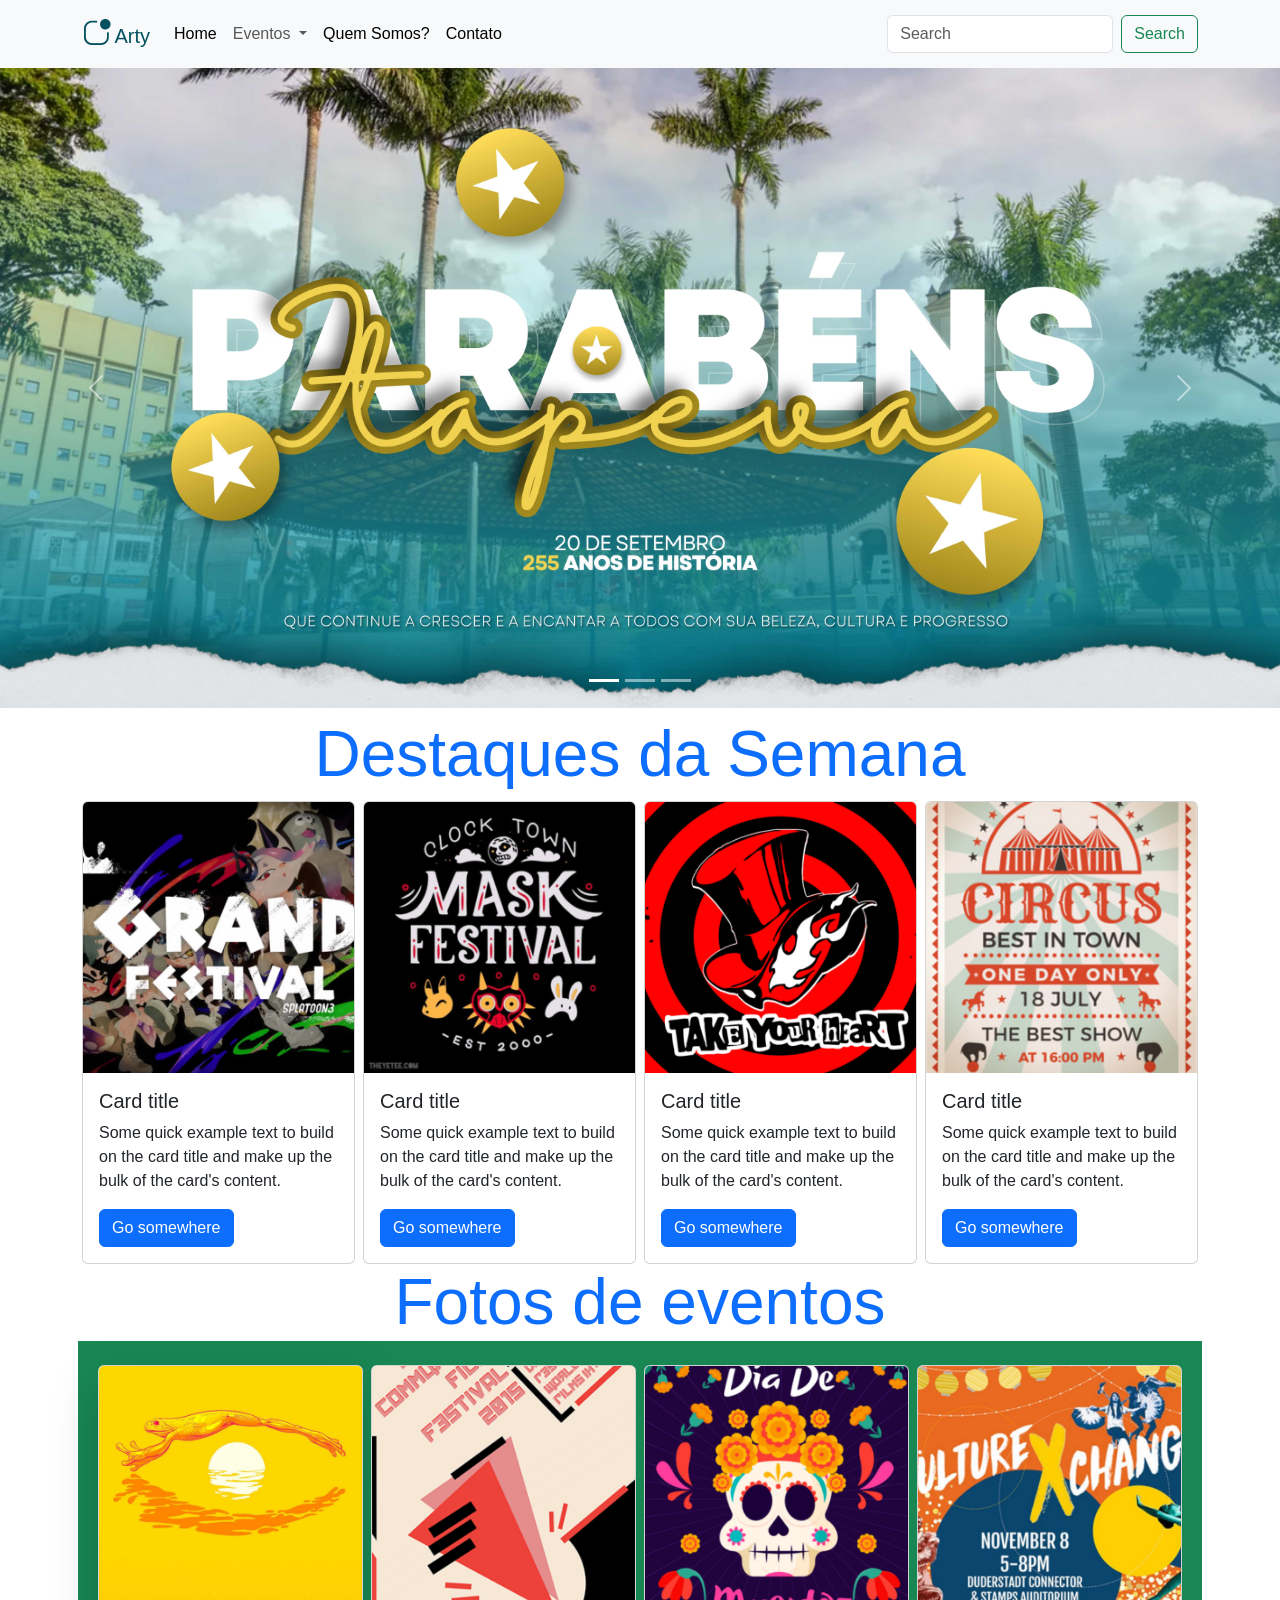
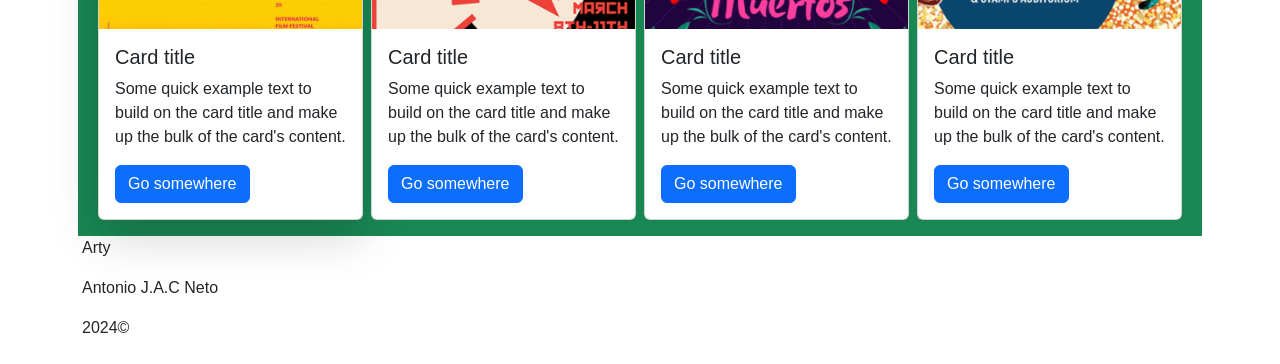
==== site/index.html @ a3e14273 "Primeiro commit" ====
<!DOCTYPE html>
<html lang="pt-br">
<head>
    <meta charset="UTF-8">
    <meta name="viewport" content="width=device-width, initial-scale=1.0">
    <link rel="shortcut icon" href="assets/favicon/favicon.ico" type="image/x-icon">
    <link href="https://cdn.jsdelivr.net/npm/bootstrap@5.3.3/dist/css/bootstrap.min.css" rel="stylesheet" integrity="sha384-QWTKZyjpPEjISv5WaRU9OFeRpok6YctnYmDr5pNlyT2bRjXh0JMhjY6hW+ALEwIH" crossorigin="anonymous">
    
    <!-- CSS Local -->
    <link rel="stylesheet" href="assets/css/style.css">
    <title>Arty</title>

    <!-- Bootstrap Icons -->
    <link rel="stylesheet" href="https://cdn.jsdelivr.net/npm/bootstrap-icons@1.11.3/font/bootstrap-icons.min.css">
    
</head>
<body>
    <header>
      <!-- Menu -->
      <nav class="navbar navbar-expand-lg bg-body-tertiary">
        <div class="container">
          <a class="navbar-brand text-info-emphasis" href="#">
            <i class="bi bi-app-indicator fs-3"></i>
            Arty</a>
          <button class="navbar-toggler" type="button" data-bs-toggle="collapse" data-bs-target="#navbarSupportedContent" aria-controls="navbarSupportedContent" aria-expanded="false" aria-label="Toggle navigation">
            <span class="navbar-toggler-icon"></span>
          </button>
          <div class="collapse navbar-collapse" id="navbarSupportedContent">
            <ul class="navbar-nav me-auto mb-2 mb-lg-0">
              <li class="nav-item">
                <a class="nav-link active" aria-current="page" href="#">Home</a>
              </li>
              <li class="nav-item dropdown">
                <a class="nav-link dropdown-toggle" href="#" role="button" data-bs-toggle="dropdown" aria-expanded="false">
                  Eventos
                </a>
                <ul class="dropdown-menu">
                  <li><a class="dropdown-item" href="#">Pesquisar</a></li>
                  <li><a class="dropdown-item" href="#">Criar</a></li>
                  <li><a class="dropdown-item" href="#">Editar</a></li>
                </ul>
              </li>
              <li class="nav-item">
                <a class="nav-link active" aria-current="page" href="#">Quem Somos?</a>
              </li>
              <li class="nav-item">
                <a class="nav-link active" aria-current="page" href="#">Contato</a>
              </li>
            </ul>
            <form class="d-flex" role="search">
              <input class="form-control me-2" type="search" placeholder="Search" aria-label="Search">
              <button class="btn btn-outline-success" type="submit">Search</button>
            </form>
          </div>
        </div>
      </nav>
       <!-- Fim do menu -->
    </header>
    <main>
      <!-- Carrossel -->
      <div id="carouselExampleIndicators" class="carousel slide">
        <div class="carousel-indicators">
          <button type="button" data-bs-target="#carouselExampleIndicators" data-bs-slide-to="0" class="active" aria-current="true" aria-label="Slide 1"></button>
          <button type="button" data-bs-target="#carouselExampleIndicators" data-bs-slide-to="1" aria-label="Slide 2"></button>
          <button type="button" data-bs-target="#carouselExampleIndicators" data-bs-slide-to="2" aria-label="Slide 3"></button>
        </div>
        <div class="carousel-inner">
          <div class="carousel-item active">
            <img src="assets/img/carossel/1.jpg" class="d-block w-100" alt='A imagem mostra um cartão de aniversário com o texto "Parabéns Itapeva" em branco e dourado com estrelas douradas, o texto "20 de setembro 255 anos de história" em preto e branco, e o texto "Que continue a crescer e a encantar a todos com sua beleza, cultura e progresso" em preto e branco. O cartão está sobre um fundo de uma cidade com um céu azul e nuvens brancas e palmeiras, o que sugere uma cidade tropical.'>
          </div>
          <div class="carousel-item">
            <img src="assets/img/carossel/2.jpg" class="d-block w-100" alt="...">
          </div>
          <div class="carousel-item">
            <img src="assets/img/carossel/3.jpg" class="d-block w-100" alt="...">
          </div>
        </div>
        <button class="carousel-control-prev" type="button" data-bs-target="#carouselExampleIndicators" data-bs-slide="prev">
          <span class="carousel-control-prev-icon" aria-hidden="true"></span>
          <span class="visually-hidden">Previous</span>
        </button>
        <button class="carousel-control-next" type="button" data-bs-target="#carouselExampleIndicators" data-bs-slide="next">
          <span class="carousel-control-next-icon" aria-hidden="true"></span>
          <span class="visually-hidden">Next</span>
        </button>
      </div>
       <!-- Fim do Carrossel -->
        <div class="container my-2">
          <h1 class="display-3 text-center text-primary">Destaques da Semana</h1>
          <!-- Destaques da semana -->
          <div class="row g-2">
            <div class="col-12 col-md-6 col-xl-3">
              <div class="card">
                <img src="../site/assets/img/cards-destaque/1.png" class="card-img-top" alt="...">
                <div class="card-body">
                  <h5 class="card-title">Card title</h5>
                  <p class="card-text">Some quick example text to build on the card title and make up the bulk of the card's content.</p>
                  <a href="#" class="btn btn-primary">Go somewhere</a>
                </div>
              </div>
            </div>
            <div class="col-12 col-md-6 col-xl-3">
              <div class="card">
                <img src="../site/assets/img/cards-destaque/2.png" class="card-img-top" alt="...">
                <div class="card-body">
                  <h5 class="card-title">Card title</h5>
                  <p class="card-text">Some quick example text to build on the card title and make up the bulk of the card's content.</p>
                  <a href="#" class="btn btn-primary">Go somewhere</a>
                </div>
              </div>
            </div>
            <div class="col-12 col-md-6 col-xl-3">
              <div class="card">
                <img src="../site/assets/img/cards-destaque/3.png" class="card-img-top" alt="...">
                <div class="card-body">
                  <h5 class="card-title">Card title</h5>
                  <p class="card-text">Some quick example text to build on the card title and make up the bulk of the card's content.</p>
                  <a href="#" class="btn btn-primary">Go somewhere</a>
                </div>
              </div>
            </div>
            <div class="col-12 col-md-6 col-xl-3">
              <div class="card">
                <img src="../site/assets/img/cards-destaque/4.png" class="card-img-top" alt="...">
                <div class="card-body">
                  <h5 class="card-title">Card title</h5>
                  <p class="card-text">Some quick example text to build on the card title and make up the bulk of the card's content.</p>
                  <a href="#" class="btn btn-primary">Go somewhere</a>
                </div>
              </div>
            </div>
          </div>
          <!-- Fotos de eventos -->
          <h1 class="display-3 text-center text-primary">Fotos de eventos</h1>
          <div class="row g-2 bg-success p-3">
            <div class="col-12 col-md-6 col-xl-3">
              <div class="card shadow-lg">
                <img src="../site/assets/img/eventos/1.png" class="card-img-top" alt="...">
                <div class="card-body">
                  <h5 class="card-title">Card title</h5>
                  <p class="card-text">Some quick example text to build on the card title and make up the bulk of the card's content.</p>
                  <a href="#" class="btn btn-primary">Go somewhere</a>
                </div>
              </div>
            </div>
            <div class="col-12 col-md-6 col-xl-3">
              <div class="card">
                <img src="../site/assets/img/eventos/2.png" class="card-img-top" alt="...">
                <div class="card-body">
                  <h5 class="card-title">Card title</h5>
                  <p class="card-text">Some quick example text to build on the card title and make up the bulk of the card's content.</p>
                  <a href="#" class="btn btn-primary">Go somewhere</a>
                </div>
              </div>
            </div>
            <div class="col-12 col-md-6 col-xl-3">
              <div class="card">
                <img src="../site/assets/img/eventos/3.png" class="card-img-top" alt="...">
                <div class="card-body">
                  <h5 class="card-title">Card title</h5>
                  <p class="card-text">Some quick example text to build on the card title and make up the bulk of the card's content.</p>
                  <a href="#" class="btn btn-primary">Go somewhere</a>
                </div>
              </div>
            </div>
            <div class="col-12 col-md-6 col-xl-3">
              <div class="card">
                <img src="../site/assets/img/eventos/4.png" class="card-img-top" alt="...">
                <div class="card-body">
                  <h5 class="card-title">Card title</h5>
                  <p class="card-text">Some quick example text to build on the card title and make up the bulk of the card's content.</p>
                  <a href="#" class="btn btn-primary">Go somewhere</a>
                </div>
              </div>
            </div>
          </div>
          <div class="row d-flex flex-column">
            <div class="col">
              <p>Arty</p>
            </div>
            <div class="col">
              <p>Antonio J.A.C Neto</p>
            </div>
            <div class="col">
              <p>2024©</p>
            </div>
          </div>
        </div>
    </main>
    <footer>
      
    </footer>
    <script src="https://cdn.jsdelivr.net/npm/bootstrap@5.3.3/dist/js/bootstrap.bundle.min.js" integrity="sha384-YvpcrYf0tY3lHB60NNkmXc5s9fDVZLESaAA55NDzOxhy9GkcIdslK1eN7N6jIeHz" crossorigin="anonymous"></script>
</body>
</html>
---- site/assets/css/style.css ----
/* CSS RESET */

*{
    margin: 0;
    padding: 0;
    box-sizing: border-box;
    font-family: sans-serif;
}

/* Titulos */

.titulo{
    font-family: 'Arial Black', 'Impact';
    font-size: x-large;
    text-align: center;
}

.titulo2{
    font-family: 'Arial Black', 'Impact';
    font-size: large;
}

.paragrafo{
    font-family: 'Calibri', 'Aptos';
    font-size: medium;
}

.legenda{
    font-family: 'Arial Narrow';
    font-size: small;
}

/* Cores */

.cor1{
    color: #f00;
}
.cor2{
    color: #0f0;
}
.cor3{
    color: #00f;
}

/* Display */

.linha{
    width: 100%;
    display: flex;
    justify-content: center;
    align-items: center;
    flex-wrap: wrap;
    border: black 2px solid;
}

.caixa{
    height:100px;
    border: gray 1px dashed;
}

.grande{
    width: 100%;
}

.media{
    width: 50%;
}

.pequena{
    width: 33%;
}
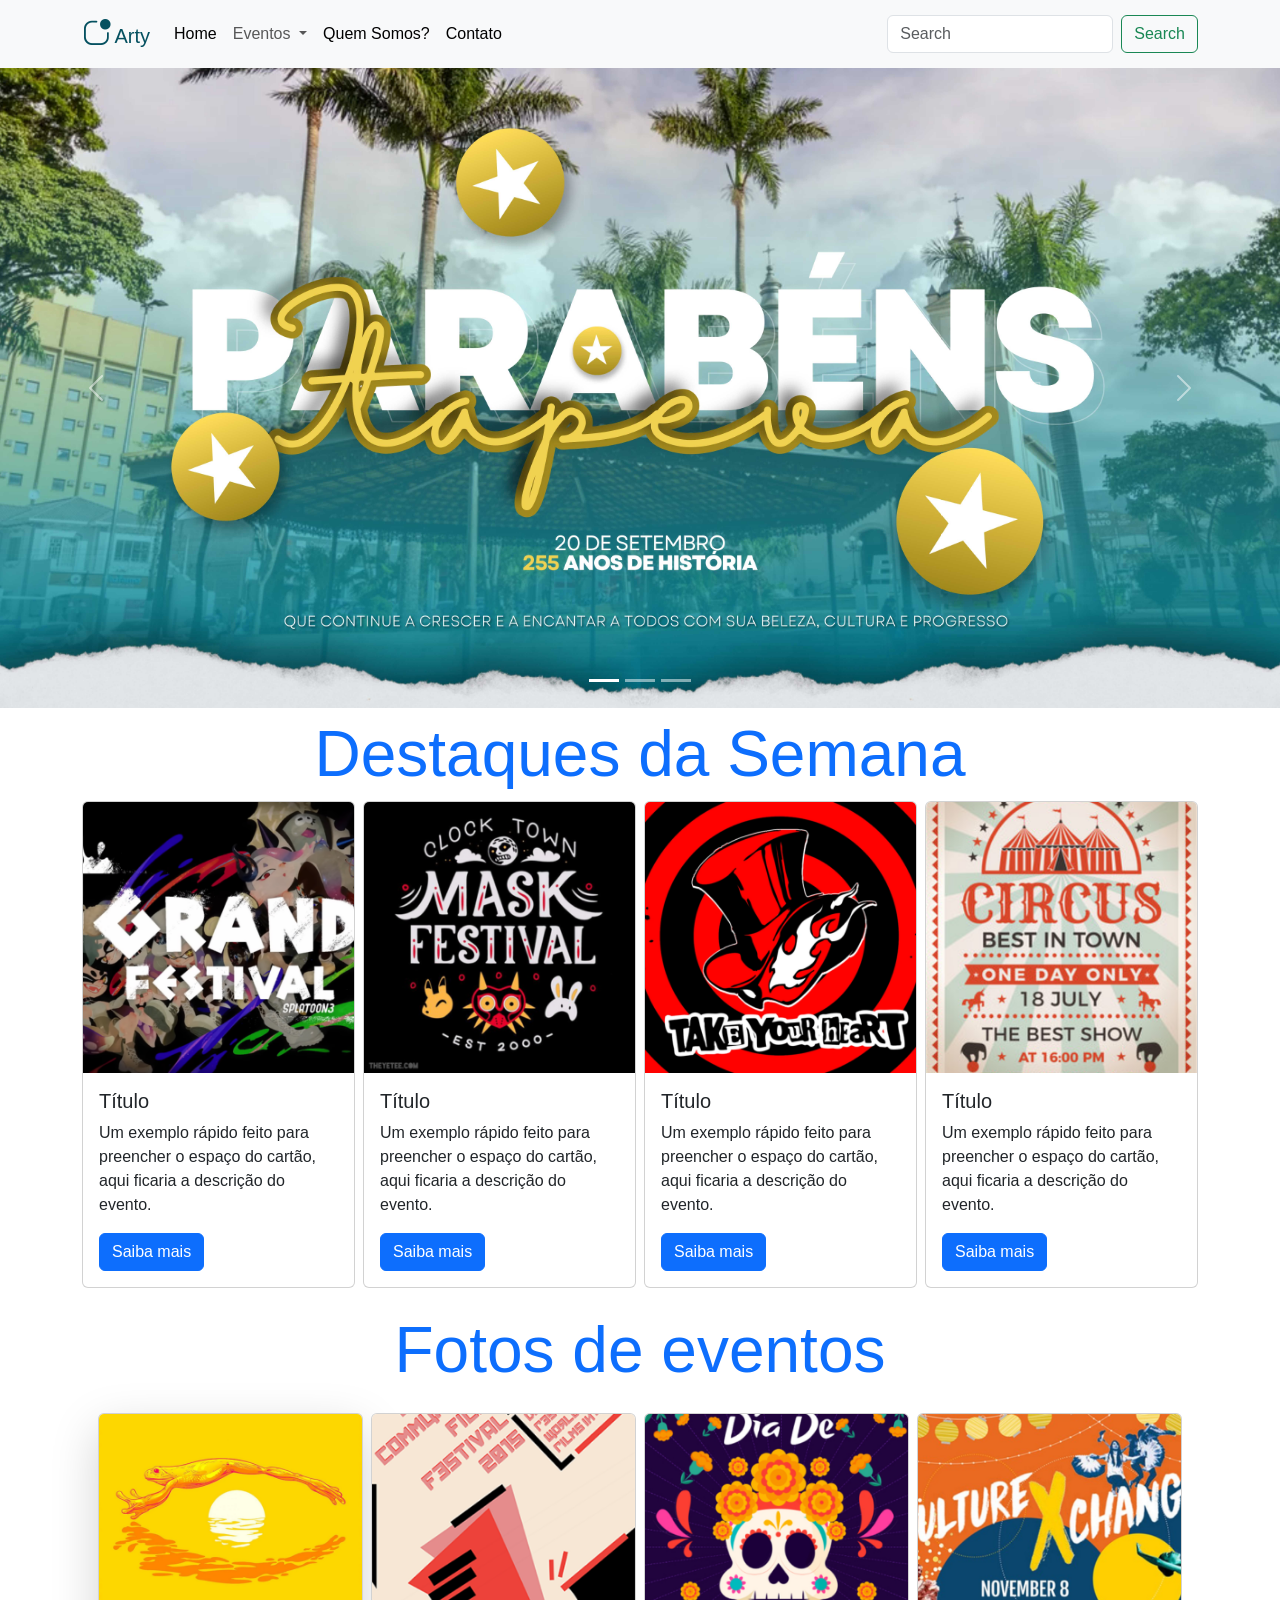
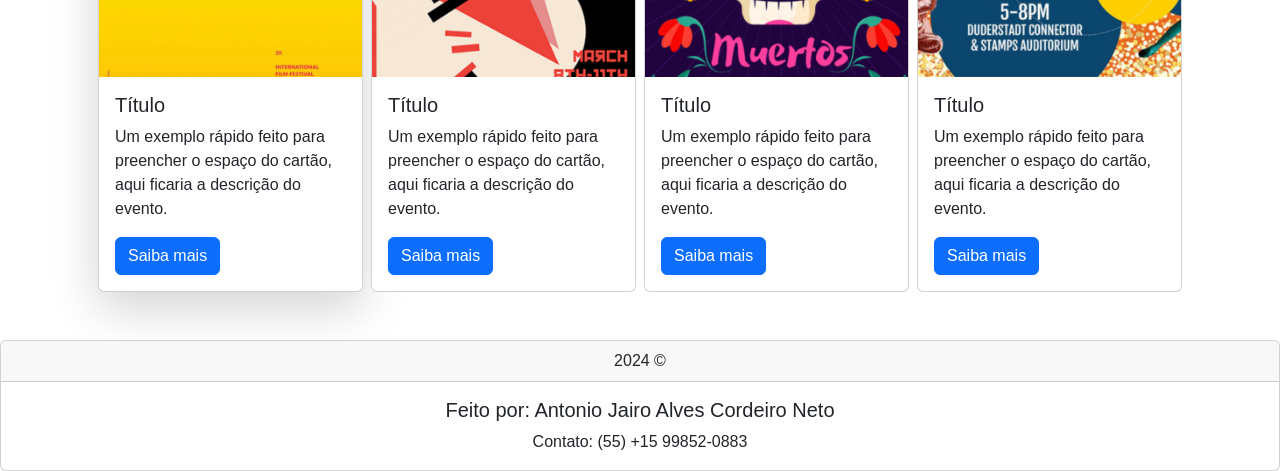
==== commit be76e94e: "commit1" ====
--- a/site/index.html
+++ b/site/index.html
@@ -16,7 +16,7 @@
 </head>
 <body>
     <header>
-      <!-- Menu -->
+      <!-- Menu --> 
       <nav class="navbar navbar-expand-lg bg-body-tertiary">
         <div class="container">
           <a class="navbar-brand text-info-emphasis" href="#">
@@ -28,7 +28,7 @@
           <div class="collapse navbar-collapse" id="navbarSupportedContent">
             <ul class="navbar-nav me-auto mb-2 mb-lg-0">
               <li class="nav-item">
-                <a class="nav-link active" aria-current="page" href="#">Home</a>
+                <a class="nav-link active" aria-current="page" href="index.html">Home</a>
               </li>
               <li class="nav-item dropdown">
                 <a class="nav-link dropdown-toggle" href="#" role="button" data-bs-toggle="dropdown" aria-expanded="false">
@@ -36,7 +36,7 @@
                 </a>
                 <ul class="dropdown-menu">
                   <li><a class="dropdown-item" href="#">Pesquisar</a></li>
-                  <li><a class="dropdown-item" href="#">Criar</a></li>
+                  <li><a class="dropdown-item" href="cadastro.html">Criar</a></li>
                   <li><a class="dropdown-item" href="#">Editar</a></li>
                 </ul>
               </li>
@@ -66,22 +66,22 @@
         </div>
         <div class="carousel-inner">
           <div class="carousel-item active">
-            <img src="assets/img/carossel/1.jpg" class="d-block w-100" alt='A imagem mostra um cartão de aniversário com o texto "Parabéns Itapeva" em branco e dourado com estrelas douradas, o texto "20 de setembro 255 anos de história" em preto e branco, e o texto "Que continue a crescer e a encantar a todos com sua beleza, cultura e progresso" em preto e branco. O cartão está sobre um fundo de uma cidade com um céu azul e nuvens brancas e palmeiras, o que sugere uma cidade tropical.'>
+            <img src="assets/img/carossel/car1.jpg" class="d-block w-100" alt='A imagem mostra um cartão de aniversário com o texto "Parabéns Itapeva" em branco e dourado com estrelas douradas, o texto "20 de setembro 255 anos de história" em preto e branco, e o texto "Que continue a crescer e a encantar a todos com sua beleza, cultura e progresso" em preto e branco. O cartão está sobre um fundo de uma cidade com um céu azul e nuvens brancas e palmeiras, o que sugere uma cidade tropical.'>
           </div>
           <div class="carousel-item">
-            <img src="assets/img/carossel/2.jpg" class="d-block w-100" alt="...">
+            <img src="assets/img/carossel/car2.jpg" class="d-block w-100" alt="Cartaz com fundo azul e detalhes em dourado anunciando o evento Mundo de Espetáculos. A data do evento é 28.11.24, com duração das 5 às 6 da tarde. O local é 123 Rua Irineu, Itapeva. Há imagens de dois atores em cena, um homem e uma mulher, com uma frase em destaque: Experimente a realidade do teatro ao vivo como nunca antes, faça parte do nosso espetáculo.">
           </div>
           <div class="carousel-item">
-            <img src="assets/img/carossel/3.jpg" class="d-block w-100" alt="...">
+            <img src="assets/img/carossel/car3.jpg" class="d-block w-100" alt="Cartaz com fundo azul e detalhes em dourado anunciando o evento Mundo de Espetáculos. A data do evento é 28.11.24, com duração das 5 às 6 da tarde. O local é 123 Rua Irineu, Itapeva. Há imagens de dois atores em cena, um homem e uma mulher, com uma frase em destaque: Experimente a realidade do teatro ao vivo como nunca antes, faça parte do nosso espetáculo.">
           </div>
         </div>
         <button class="carousel-control-prev" type="button" data-bs-target="#carouselExampleIndicators" data-bs-slide="prev">
           <span class="carousel-control-prev-icon" aria-hidden="true"></span>
-          <span class="visually-hidden">Previous</span>
+          <span class="visually-hidden">Anterior</span>
         </button>
         <button class="carousel-control-next" type="button" data-bs-target="#carouselExampleIndicators" data-bs-slide="next">
           <span class="carousel-control-next-icon" aria-hidden="true"></span>
-          <span class="visually-hidden">Next</span>
+          <span class="visually-hidden">Próximo</span>
         </button>
       </div>
        <!-- Fim do Carrossel -->
@@ -91,105 +91,106 @@
           <div class="row g-2">
             <div class="col-12 col-md-6 col-xl-3">
               <div class="card">
-                <img src="../site/assets/img/cards-destaque/1.png" class="card-img-top" alt="...">
+                <img src="../site/assets/img/cards-destaque/destaque1.png" class="card-img-top" alt="Um logotipo do Splatoon 3 para o Grand Festival, com vários Inklings e Octolings ao redor, em poses dinâmicas. A arte é em estilo de desenho animado, com um esquema de cores vibrante e uma sensação energizante.">
                 <div class="card-body">
-                  <h5 class="card-title">Card title</h5>
-                  <p class="card-text">Some quick example text to build on the card title and make up the bulk of the card's content.</p>
-                  <a href="#" class="btn btn-primary">Go somewhere</a>
+                  <h5 class="card-title">Título</h5>
+                  <p class="card-text">Um exemplo rápido feito para preencher o espaço do cartão, aqui ficaria a descrição do evento.</p>
+                  <a href="#" class="btn btn-primary">Saiba mais</a>
                 </div>
               </div>
             </div>
             <div class="col-12 col-md-6 col-xl-3">
               <div class="card">
-                <img src="../site/assets/img/cards-destaque/2.png" class="card-img-top" alt="...">
+                <img src="../site/assets/img/cards-destaque/destaque2.png" class="card-img-top" alt="...">
                 <div class="card-body">
-                  <h5 class="card-title">Card title</h5>
-                  <p class="card-text">Some quick example text to build on the card title and make up the bulk of the card's content.</p>
-                  <a href="#" class="btn btn-primary">Go somewhere</a>
+                  <h5 class="card-title">Título</h5>
+                  <p class="card-text">Um exemplo rápido feito para preencher o espaço do cartão, aqui ficaria a descrição do evento.</p>
+                  <a href="#" class="btn btn-primary">Saiba mais</a>
                 </div>
               </div>
             </div>
             <div class="col-12 col-md-6 col-xl-3">
               <div class="card">
-                <img src="../site/assets/img/cards-destaque/3.png" class="card-img-top" alt="...">
+                <img src="../site/assets/img/cards-destaque/destaque3.png" class="card-img-top" alt="...">
                 <div class="card-body">
-                  <h5 class="card-title">Card title</h5>
-                  <p class="card-text">Some quick example text to build on the card title and make up the bulk of the card's content.</p>
-                  <a href="#" class="btn btn-primary">Go somewhere</a>
+                  <h5 class="card-title">Título</h5>
+                  <p class="card-text">Um exemplo rápido feito para preencher o espaço do cartão, aqui ficaria a descrição do evento.</p>
+                  <a href="#" class="btn btn-primary">Saiba mais</a>
                 </div>
               </div>
             </div>
             <div class="col-12 col-md-6 col-xl-3">
               <div class="card">
-                <img src="../site/assets/img/cards-destaque/4.png" class="card-img-top" alt="...">
+                <img src="../site/assets/img/cards-destaque/destaque4.png" class="card-img-top" alt="...">
                 <div class="card-body">
-                  <h5 class="card-title">Card title</h5>
-                  <p class="card-text">Some quick example text to build on the card title and make up the bulk of the card's content.</p>
-                  <a href="#" class="btn btn-primary">Go somewhere</a>
+                  <h5 class="card-title">Título</h5>
+                  <p class="card-text">Um exemplo rápido feito para preencher o espaço do cartão, aqui ficaria a descrição do evento.</p>
+                  <a href="#" class="btn btn-primary">Saiba mais</a>
                 </div>
               </div>
             </div>
           </div>
+          <br>
           <!-- Fotos de eventos -->
           <h1 class="display-3 text-center text-primary">Fotos de eventos</h1>
-          <div class="row g-2 bg-success p-3">
+          <div class="row g-2 p-3">
             <div class="col-12 col-md-6 col-xl-3">
               <div class="card shadow-lg">
-                <img src="../site/assets/img/eventos/1.png" class="card-img-top" alt="...">
+                <img src="../site/assets/img/eventos/evento1.png" class="card-img-top" alt="...">
                 <div class="card-body">
-                  <h5 class="card-title">Card title</h5>
-                  <p class="card-text">Some quick example text to build on the card title and make up the bulk of the card's content.</p>
-                  <a href="#" class="btn btn-primary">Go somewhere</a>
+                  <h5 class="card-title">Título</h5>
+                  <p class="card-text">Um exemplo rápido feito para preencher o espaço do cartão, aqui ficaria a descrição do evento.</p>
+                  <a href="#" class="btn btn-primary">Saiba mais</a>
                 </div>
               </div>
             </div>
             <div class="col-12 col-md-6 col-xl-3">
               <div class="card">
-                <img src="../site/assets/img/eventos/2.png" class="card-img-top" alt="...">
+                <img src="../site/assets/img/eventos/evento2.png" class="card-img-top" alt="...">
                 <div class="card-body">
-                  <h5 class="card-title">Card title</h5>
-                  <p class="card-text">Some quick example text to build on the card title and make up the bulk of the card's content.</p>
-                  <a href="#" class="btn btn-primary">Go somewhere</a>
+                  <h5 class="card-title">Título</h5>
+                  <p class="card-text">Um exemplo rápido feito para preencher o espaço do cartão, aqui ficaria a descrição do evento.</p>
+                  <a href="#" class="btn btn-primary">Saiba mais</a>
                 </div>
               </div>
             </div>
             <div class="col-12 col-md-6 col-xl-3">
               <div class="card">
-                <img src="../site/assets/img/eventos/3.png" class="card-img-top" alt="...">
+                <img src="../site/assets/img/eventos/evento3.png" class="card-img-top" alt="...">
                 <div class="card-body">
-                  <h5 class="card-title">Card title</h5>
-                  <p class="card-text">Some quick example text to build on the card title and make up the bulk of the card's content.</p>
-                  <a href="#" class="btn btn-primary">Go somewhere</a>
+                  <h5 class="card-title">Título</h5>
+                  <p class="card-text">Um exemplo rápido feito para preencher o espaço do cartão, aqui ficaria a descrição do evento.</p>
+                  <a href="#" class="btn btn-primary">Saiba mais</a>
                 </div>
               </div>
             </div>
             <div class="col-12 col-md-6 col-xl-3">
               <div class="card">
-                <img src="../site/assets/img/eventos/4.png" class="card-img-top" alt="...">
+                <img src="../site/assets/img/eventos/evento4.png" class="card-img-top" alt="...">
                 <div class="card-body">
-                  <h5 class="card-title">Card title</h5>
-                  <p class="card-text">Some quick example text to build on the card title and make up the bulk of the card's content.</p>
-                  <a href="#" class="btn btn-primary">Go somewhere</a>
+                  <h5 class="card-title">Título</h5>
+                  <p class="card-text">Um exemplo rápido feito para preencher o espaço do cartão, aqui ficaria a descrição do evento.</p>
+                  <a href="#" class="btn btn-primary">Saiba mais</a>
                 </div>
               </div>
             </div>
           </div>
           <div class="row d-flex flex-column">
-            <div class="col">
-              <p>Arty</p>
-            </div>
-            <div class="col">
-              <p>Antonio J.A.C Neto</p>
-            </div>
-            <div class="col">
-              <p>2024©</p>
-            </div>
           </div>
         </div>
+        <br>
     </main>
-    <footer>
-      
-    </footer>
+    <footer class="rodape">
+      <div class="card">
+        <div class="card-header d-flex justify-content-center">
+          2024 &copy;
+        </div>
+        <div class="card-body">
+          <h5 class="card-title d-flex justify-content-center">Feito por: Antonio Jairo Alves Cordeiro Neto</h5>
+          <p class="card-text d-flex justify-content-center">Contato: (55) +15 99852-0883</p>
+      </div>
+    </div>
+  </footer>
     <script src="https://cdn.jsdelivr.net/npm/bootstrap@5.3.3/dist/js/bootstrap.bundle.min.js" integrity="sha384-YvpcrYf0tY3lHB60NNkmXc5s9fDVZLESaAA55NDzOxhy9GkcIdslK1eN7N6jIeHz" crossorigin="anonymous"></script>
 </body>
 </html>
